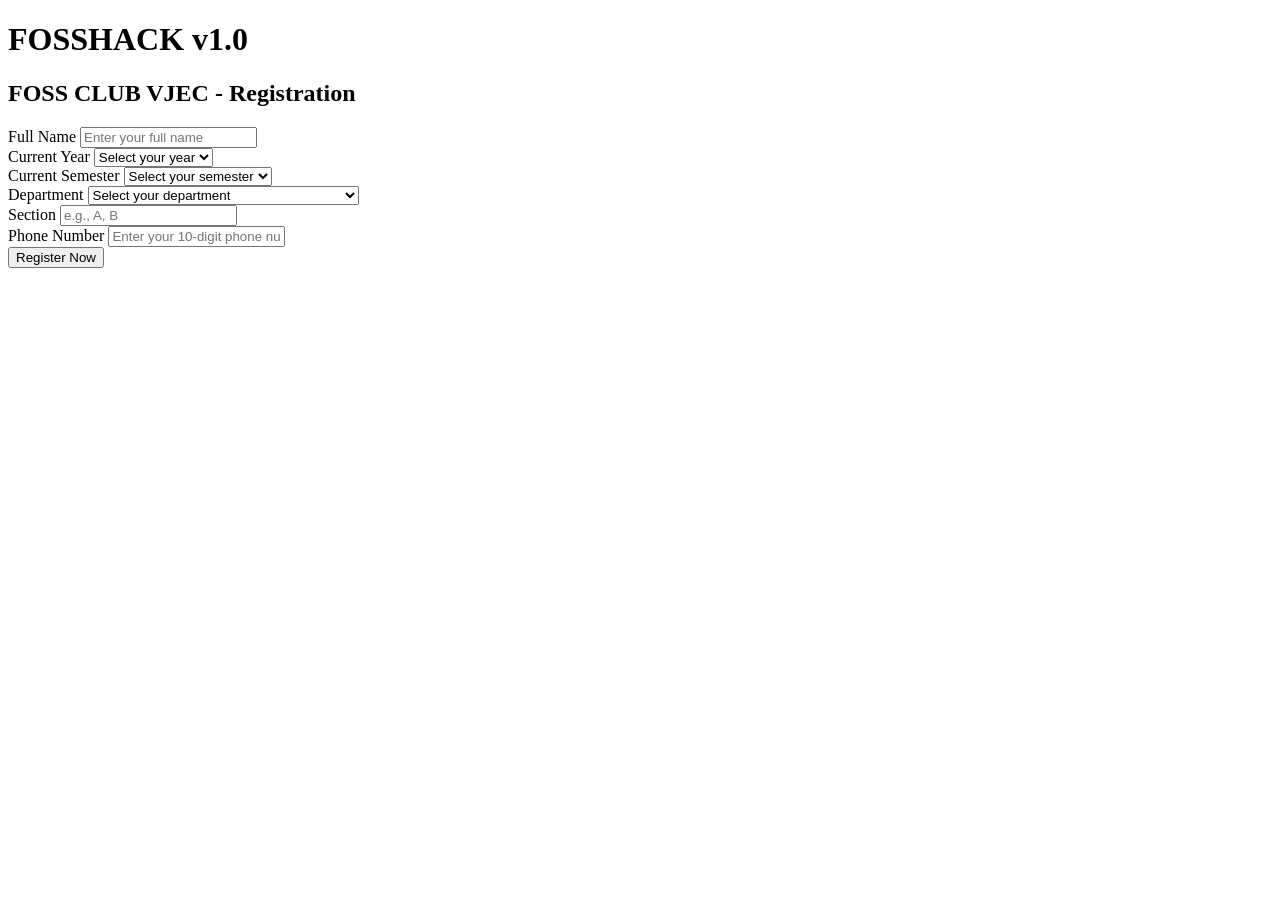
==== templates/index.html @ 0ec4e77c "Add files via upload" ====
<!DOCTYPE html>
<html lang="en">
<head>
    <meta charset="UTF-8">
    <meta name="viewport" content="width=device-width, initial-scale=1.0">
    <title>FOSSHACK v1.0 Registration</title>
    <link rel="stylesheet" href="{{ url_for('static', filename='style.css') }}">
    <link href="https://fonts.googleapis.com/css2?family=Poppins:wght@400;600&display=swap" rel="stylesheet">
</head>
<body>
    <div class="container">
        <div class="header">
            <h1>FOSSHACK v1.0</h1>
            <h2>FOSS CLUB VJEC - Registration</h2>
        </div>
        <form action="/submit" method="post" class="registration-form">
            <div class="form-group">
                <label for="name">Full Name</label>
                <input type="text" id="name" name="name" placeholder="Enter your full name" required>
            </div>
            <div class="form-group">
                <label for="year">Current Year</label>
                <select id="year" name="year" required>
                    <option value="" disabled selected>Select your year</option>
                    <option value="1">1st Year</option>
                    <option value="2">2nd Year</option>
                    <option value="3">3rd Year</option>
                    <option value="4">4th Year</option>
                </select>
            </div>
            <div class="form-group">
                <label for="semester">Current Semester</label>
                <select id="semester" name="semester" required>
                    <option value="" disabled selected>Select your semester</option>
                    <option value="S1">S1</option>
                    <option value="S2">S2</option>
                    <option value="S3">S3</option>
                    <option value="S4">S4</option>
                    <option value="S5">S5</option>
                    <option value="S6">S6</option>
                    <option value="S7">S7</option>
                    <option value="S8">S8</option>
                </select>
            </div>
            <div class="form-group">
                <label for="department">Department</label>
                <select id="department" name="department" required>
                    <option value="" disabled selected>Select your department</option>
                    <option value="CSE">Computer Science & Engineering</option>
                    <option value="ECE">Electronics & Communication Engineering</option>
                    <option value="EEE">Electrical & Electronics Engineering</option>
                    <option value="ME">Mechanical Engineering</option>
                    <option value="CE">Civil Engineering</option>
                </select>
            </div>
            <div class="form-group">
                <label for="section">Section</label>
                <input type="text" id="section" name="section" placeholder="e.g., A, B" required>
            </div>
            <div class="form-group">
                <label for="phone">Phone Number</label>
                <input type="tel" id="phone" name="phone" placeholder="Enter your 10-digit phone number" pattern="[0-9]{10}" required>
            </div>
            <button type="submit" class="submit-btn">Register Now</button>
        </form>
    </div>
</body>
</html>
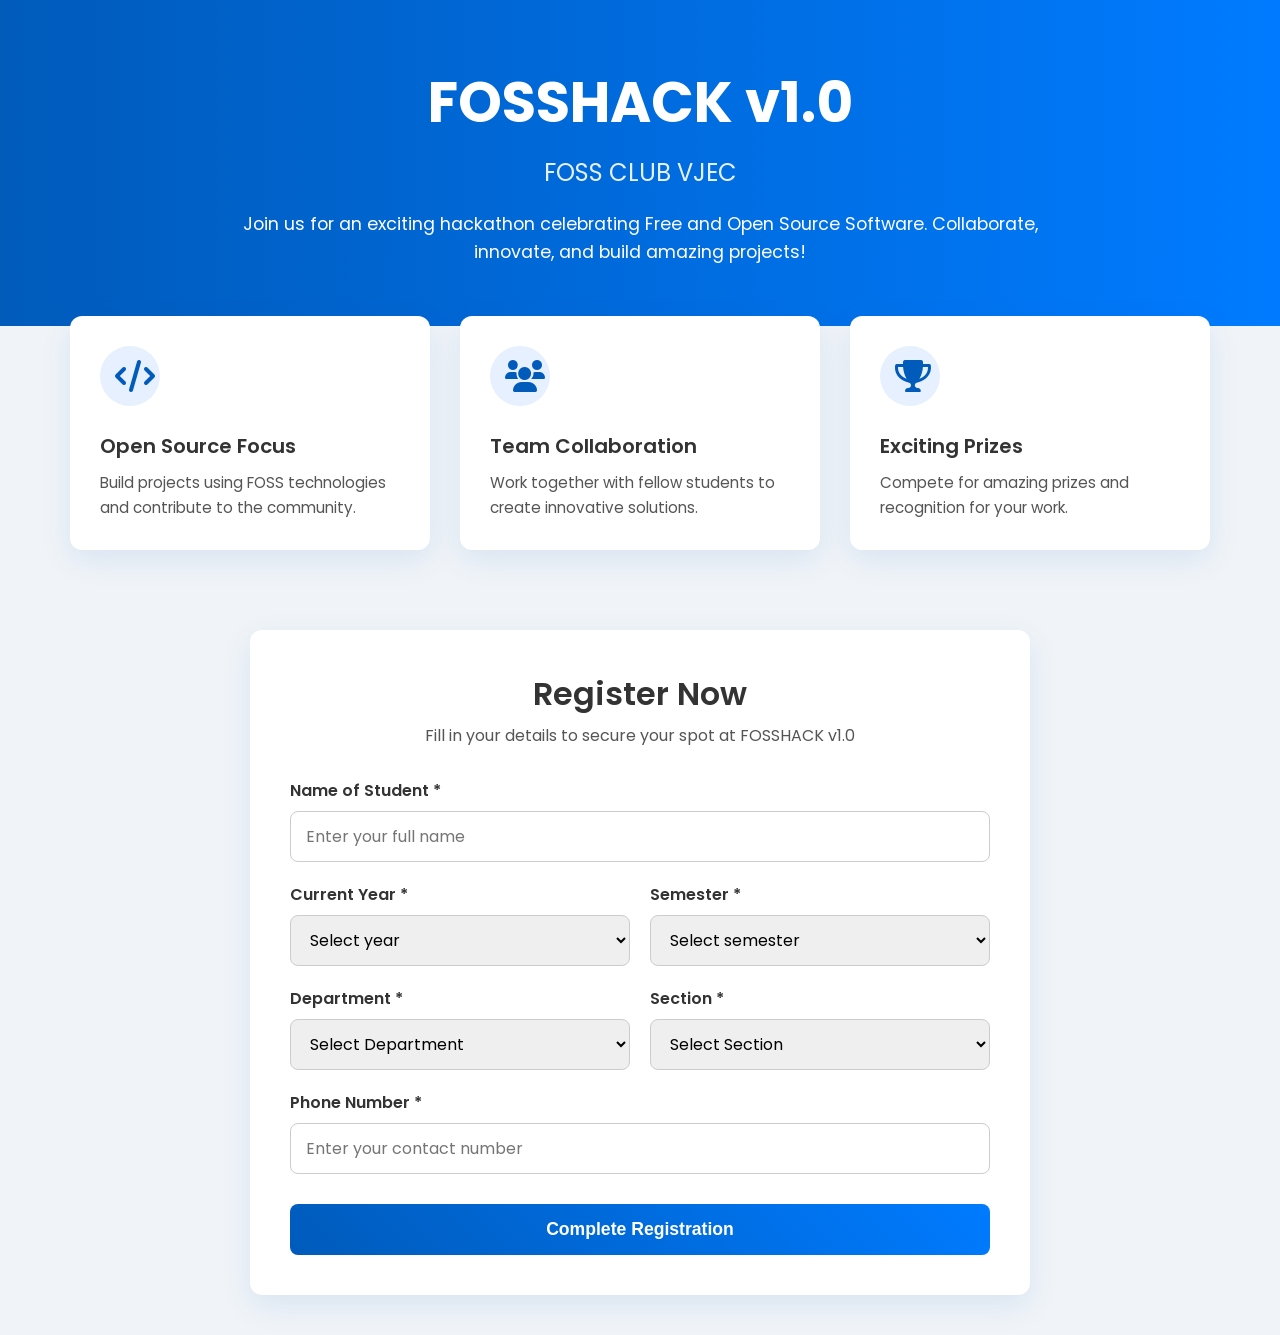
==== commit 99f6cf16: "Update index.html" ====
--- a/templates/index.html
+++ b/templates/index.html
@@ -4,65 +4,313 @@
     <meta charset="UTF-8">
     <meta name="viewport" content="width=device-width, initial-scale=1.0">
     <title>FOSSHACK v1.0 Registration</title>
-    <link rel="stylesheet" href="{{ url_for('static', filename='style.css') }}">
-    <link href="https://fonts.googleapis.com/css2?family=Poppins:wght@400;600&display=swap" rel="stylesheet">
+    
+    <!-- Google Fonts: Poppins -->
+    <link rel="preconnect" href="https://fonts.googleapis.com">
+    <link rel="preconnect" href="https://fonts.gstatic.com" crossorigin>
+    <link href="https://fonts.googleapis.com/css2?family=Poppins:wght@400;600;700&display=swap" rel="stylesheet">
+    
+    <!-- Font Awesome for Icons -->
+    <link rel="stylesheet" href="https://cdnjs.cloudflare.com/ajax/libs/font-awesome/6.0.0-beta3/css/all.min.css">
+    
+    <style>
+        /* General Body Styles */
+        body {
+            font-family: 'Poppins', sans-serif;
+            background-color: #f0f4f8;
+            margin: 0;
+            color: #333;
+        }
+
+        .page-wrapper {
+            width: 100%;
+        }
+
+        /* 1. Main Header (Blue Section) */
+        .main-header {
+            background: linear-gradient(90deg, #005bbb, #007bff);
+            color: #ffffff;
+            text-align: center;
+            padding: 60px 20px;
+        }
+
+        .main-header h1 {
+            font-size: 3.5em;
+            font-weight: 700;
+            margin: 0;
+        }
+
+        .main-header h2 {
+            font-size: 1.5em;
+            font-weight: 400;
+            margin: 10px 0 20px 0;
+            opacity: 0.9;
+        }
+
+        .main-header p {
+            font-size: 1.1em;
+            line-height: 1.6;
+            max-width: 800px;
+            margin: 0 auto;
+        }
+
+        /* 2. Features Section */
+        .features-section {
+            display: flex;
+            justify-content: center;
+            flex-wrap: wrap; /* Added for responsiveness */
+            gap: 30px;
+            padding: 40px 20px;
+            margin-top: -50px; /* Pulls the cards up slightly over the header */
+            position: relative;
+            z-index: 10;
+        }
+
+        .feature-card {
+            background-color: #ffffff;
+            padding: 30px;
+            border-radius: 12px;
+            box-shadow: 0 10px 30px rgba(0, 91, 187, 0.1);
+            width: 100%;
+            max-width: 300px;
+            text-align: left;
+            display: flex;
+            flex-direction: column;
+            align-items: flex-start;
+        }
+
+        .feature-card i {
+            font-size: 2em;
+            color: #005bbb;
+            margin-bottom: 15px;
+            /* Styling for icon background */
+            background-color: #e6f0ff;
+            padding: 15px;
+            border-radius: 50%;
+            width: 30px;
+            height: 30px;
+            text-align: center;
+            line-height: 30px;
+        }
+
+        .feature-card h3 {
+            font-size: 1.25em;
+            font-weight: 600;
+            margin: 10px 0;
+        }
+
+        .feature-card p {
+            font-size: 0.95em;
+            color: #555;
+            line-height: 1.6;
+            margin: 0;
+        }
+
+        /* 3. Registration Form Section */
+        .registration-section {
+            padding: 40px 20px;
+            display: flex;
+            justify-content: center;
+        }
+
+        .form-container {
+            background-color: #ffffff;
+            padding: 40px;
+            border-radius: 12px;
+            box-shadow: 0 10px 30px rgba(0, 91, 187, 0.1);
+            width: 100%;
+            max-width: 700px; /* Adjusted width */
+        }
+
+        .form-header {
+            text-align: center;
+            margin-bottom: 30px;
+        }
+
+        .form-header h2 {
+            color: #333; /* Darker color for contrast */
+            font-size: 2em;
+            font-weight: 600;
+            margin: 0;
+        }
+
+        .form-header p {
+            color: #555;
+            margin-top: 5px;
+        }
+
+        /* Form Styling */
+        .form-row {
+            display: flex;
+            gap: 20px;
+            flex-wrap: wrap; /* For responsiveness */
+        }
+
+        .form-group {
+            margin-bottom: 20px;
+            text-align: left;
+            flex: 1; /* Makes groups in a row take up equal space */
+            min-width: 200px; /* Minimum width for responsiveness */
+        }
+
+        .form-group label {
+            display: block;
+            font-weight: 600;
+            margin-bottom: 8px;
+            color: #333;
+        }
+
+        .form-group input,
+        .form-group select {
+            width: 100%;
+            padding: 12px 15px;
+            border: 1px solid #ccc;
+            border-radius: 8px;
+            font-size: 1em;
+            font-family: 'Poppins', sans-serif;
+            box-sizing: border-box;
+            transition: border-color 0.3s, box-shadow 0.3s;
+        }
+
+        .form-group input:focus,
+        .form-group select:focus {
+            outline: none;
+            border-color: #005bbb;
+            box-shadow: 0 0 8px rgba(0, 91, 187, 0.2);
+        }
+
+        /* Submit Button */
+        .submit-btn {
+            width: 100%;
+            padding: 15px;
+            background: linear-gradient(45deg, #005bbb, #007bff);
+            color: #ffffff;
+            border: none;
+            border-radius: 8px;
+            font-size: 1.1em;
+            font-weight: 600;
+            cursor: pointer;
+            transition: background 0.3s, transform 0.2s;
+            margin-top: 10px;
+        }
+
+        .submit-btn:hover {
+            background: linear-gradient(45deg, #004a99, #006fe6);
+            transform: translateY(-2px);
+        }
+    </style>
 </head>
 <body>
-    <div class="container">
-        <div class="header">
+    <div class="page-wrapper">
+        <!-- Main Header -->
+        <header class="main-header">
             <h1>FOSSHACK v1.0</h1>
-            <h2>FOSS CLUB VJEC - Registration</h2>
-        </div>
-        <form action="/submit" method="post" class="registration-form">
-            <div class="form-group">
-                <label for="name">Full Name</label>
-                <input type="text" id="name" name="name" placeholder="Enter your full name" required>
+            <h2>FOSS CLUB VJEC</h2>
+            <p>Join us for an exciting hackathon celebrating Free and Open Source Software. Collaborate, innovate, and build amazing projects!</p>
+        </header>
+
+        <!-- Features Section -->
+        <section class="features-section">
+            <div class="feature-card">
+                <i class="fas fa-code"></i>
+                <h3>Open Source Focus</h3>
+                <p>Build projects using FOSS technologies and contribute to the community.</p>
             </div>
-            <div class="form-group">
-                <label for="year">Current Year</label>
-                <select id="year" name="year" required>
-                    <option value="" disabled selected>Select your year</option>
-                    <option value="1">1st Year</option>
-                    <option value="2">2nd Year</option>
-                    <option value="3">3rd Year</option>
-                    <option value="4">4th Year</option>
-                </select>
+            <div class="feature-card">
+                <i class="fas fa-users"></i>
+                <h3>Team Collaboration</h3>
+                <p>Work together with fellow students to create innovative solutions.</p>
             </div>
-            <div class="form-group">
-                <label for="semester">Current Semester</label>
-                <select id="semester" name="semester" required>
-                    <option value="" disabled selected>Select your semester</option>
-                    <option value="S1">S1</option>
-                    <option value="S2">S2</option>
-                    <option value="S3">S3</option>
-                    <option value="S4">S4</option>
-                    <option value="S5">S5</option>
-                    <option value="S6">S6</option>
-                    <option value="S7">S7</option>
-                    <option value="S8">S8</option>
-                </select>
+            <div class="feature-card">
+                <i class="fas fa-trophy"></i>
+                <h3>Exciting Prizes</h3>
+                <p>Compete for amazing prizes and recognition for your work.</p>
             </div>
-            <div class="form-group">
-                <label for="department">Department</label>
-                <select id="department" name="department" required>
-                    <option value="" disabled selected>Select your department</option>
-                    <option value="CSE">Computer Science & Engineering</option>
-                    <option value="ECE">Electronics & Communication Engineering</option>
-                    <option value="EEE">Electrical & Electronics Engineering</option>
-                    <option value="ME">Mechanical Engineering</option>
-                    <option value="CE">Civil Engineering</option>
-                </select>
+        </section>
+
+        <!-- Registration Form Section -->
+        <section class="registration-section">
+            <div class="form-container">
+                <div class="form-header">
+                    <h2>Register Now</h2>
+                    <p>Fill in your details to secure your spot at FOSSHACK v1.0</p>
+                </div>
+                
+                <form action="#">
+                    <!-- Name (Full Width) -->
+                    <div class="form-group">
+                        <label for="student-name">Name of Student *</label>
+                        <input type="text" id="student-name" name="student-name" placeholder="Enter your full name" required>
+                    </div>
+
+                    <!-- Year and Semester (Side-by-side) -->
+                    <div class="form-row">
+                        <div class="form-group">
+                            <label for="current-year">Current Year *</label>
+                            <select id="current-year" name="current-year" required>
+                                <option value="" disabled selected>Select year</option>
+                                <option value="1">First Year</option>
+                                <option value="2">Second Year</option>
+                                <option value="3">Third Year</option>
+                                <option value="4">Fourth Year</option>
+                            </select>
+                        </div>
+                        <div class="form-group">
+                            <label for="semester">Semester *</label>
+                            <select id="semester" name="semester" required>
+                                <option value="" disabled selected>Select semester</option>
+                                <option value="1">S1</option>
+                                <option value="2">S2</option>
+                                <option value="3">S3</option>
+                                <option value="4">S4</option>
+                                <option value="5">S5</option>
+                                <option value="6">S6</option>
+                                <option value="7">S7</option>
+                                <option value="8">S8</option>
+                            </select>
+                        </div>
+                    </div>
+
+                    <!-- Department and Section (Side-by-side with dropdowns) -->
+                    <div class="form-row">
+                        <div class="form-group">
+                            <label for="department">Department *</label>
+                            <select id="department" name="department" required>
+                                <option value="" disabled selected>Select Department</option>
+                                <option value="1">Computer Science and Engineering</option>
+                                <option value="2">Artificial Intelligence and Data Science</option>
+                                <option value="3">Computer Science and Business System</option>
+                                <option value="4">Computer Science and Design</option>
+                                <option value="5">Mechanical Engineering</option>
+                                <option value="6">Computer Science and Cyber Security</option>
+                                <option value="7">Civil Engineering</option>
+                                <option value="8">Electrical and Electronics Engineering</option>
+                                <option value="9">Electronics and Communication Engineering</option>
+                            </select>
+                        </div>
+                        <div class="form-group">
+                            <label for="section">Section *</label>
+                            <select id="section" name="section" required>
+                                <option value="" disabled selected>Select Section</option>
+                                <option value="A">A</option>
+                                <option value="B">B</option>
+                                <option value="C">C</option>
+                                <option value="D">D</option>
+                            </select>
+                        </div>
+                    </div>
+
+                    <!-- Phone Number (Full Width) -->
+                    <div class="form-group">
+                        <label for="phone-number">Phone Number *</label>
+                        <input type="tel" id="phone-number" name="phone-number" placeholder="Enter your contact number" required>
+                    </div>
+
+                    <!-- Submit Button -->
+                    <button type="submit" class="submit-btn">Complete Registration</button>
+                </form>
             </div>
-            <div class="form-group">
-                <label for="section">Section</label>
-                <input type="text" id="section" name="section" placeholder="e.g., A, B" required>
-            </div>
-            <div class="form-group">
-                <label for="phone">Phone Number</label>
-                <input type="tel" id="phone" name="phone" placeholder="Enter your 10-digit phone number" pattern="[0-9]{10}" required>
-            </div>
-            <button type="submit" class="submit-btn">Register Now</button>
-        </form>
+        </section>
     </div>
 </body>
-</html>+</html>
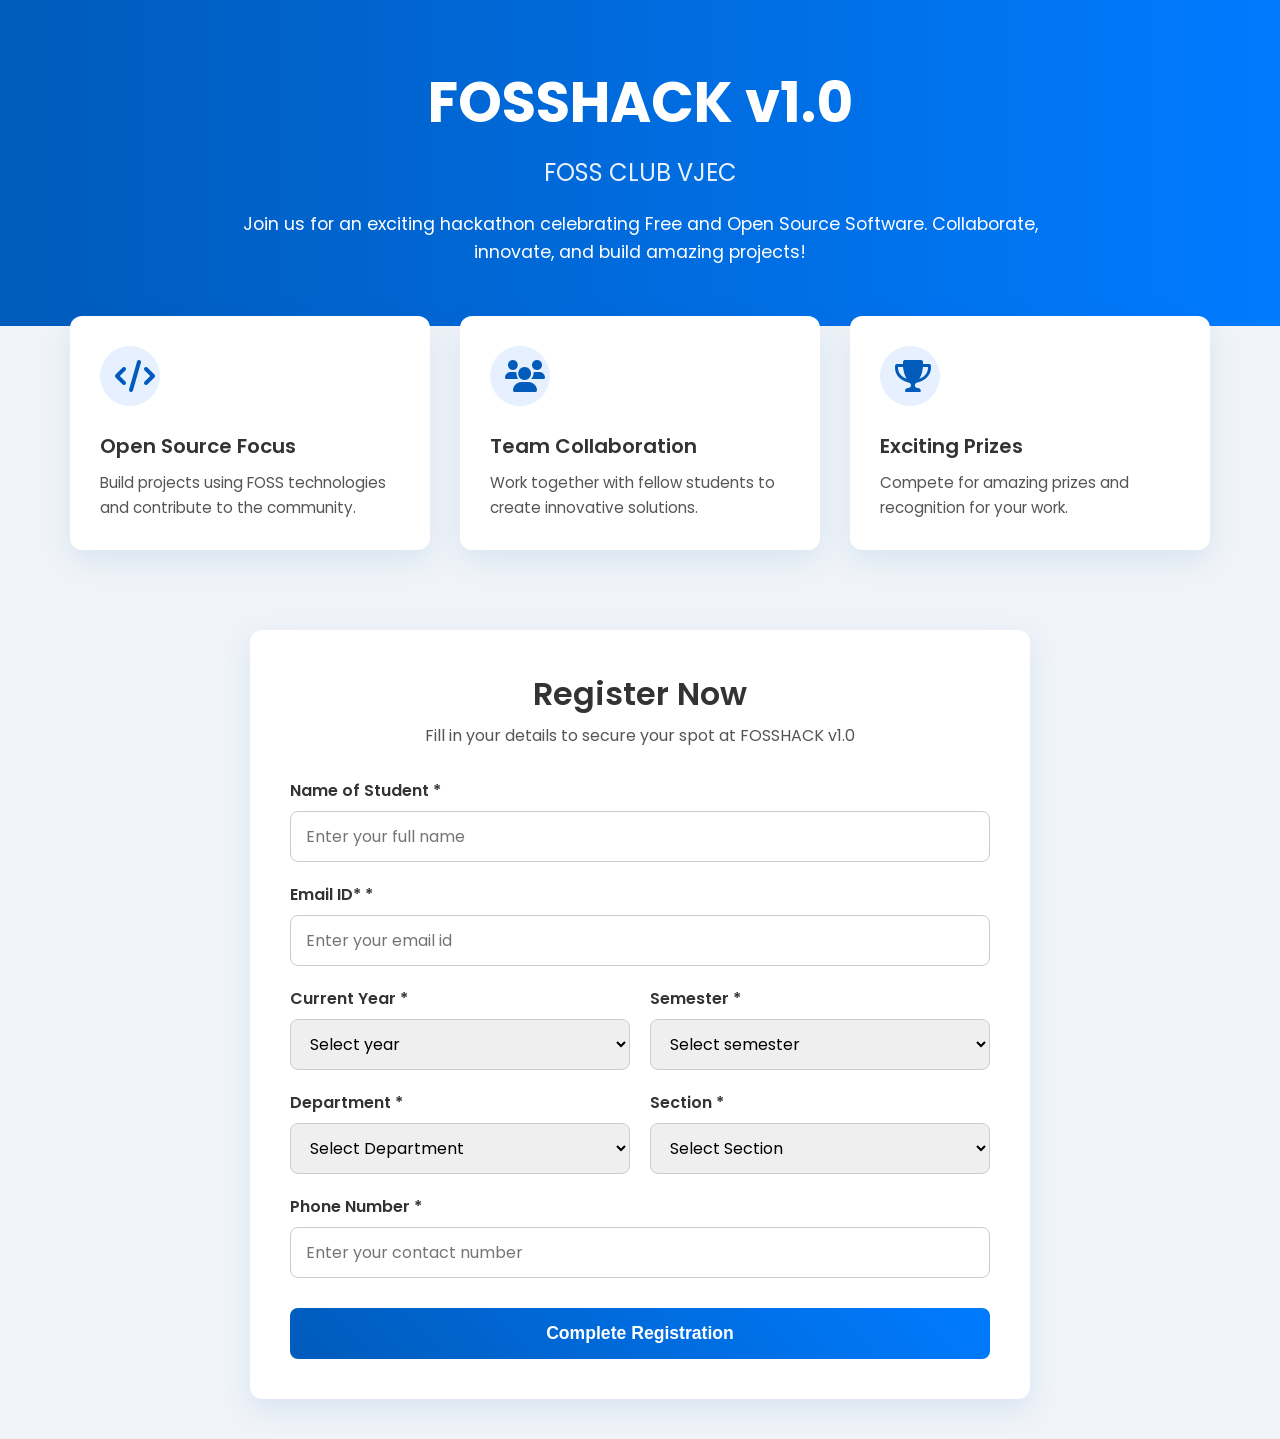
==== commit 5661049c: "Update index.html" ====
--- a/templates/index.html
+++ b/templates/index.html
@@ -236,18 +236,21 @@
                     <p>Fill in your details to secure your spot at FOSSHACK v1.0</p>
                 </div>
                 
-                <form action="#">
-                    <!-- Name (Full Width) -->
+                <form action="/submit" method="POST">
                     <div class="form-group">
                         <label for="student-name">Name of Student *</label>
-                        <input type="text" id="student-name" name="student-name" placeholder="Enter your full name" required>
-                    </div>
-
-                    <!-- Year and Semester (Side-by-side) -->
+                        <input type="text" id="student-name" name="name" placeholder="Enter your full name" required>
+                    </div>
+
+                      <div class="form-group">
+                        <label for="student-name">Email ID* *</label>
+                        <input type="text" id="student-email" name="email" placeholder="Enter your email id" required>
+                    </div>
+
                     <div class="form-row">
                         <div class="form-group">
                             <label for="current-year">Current Year *</label>
-                            <select id="current-year" name="current-year" required>
+                            <select id="current-year" name="year" required>
                                 <option value="" disabled selected>Select year</option>
                                 <option value="1">First Year</option>
                                 <option value="2">Second Year</option>
@@ -271,21 +274,20 @@
                         </div>
                     </div>
 
-                    <!-- Department and Section (Side-by-side with dropdowns) -->
                     <div class="form-row">
                         <div class="form-group">
                             <label for="department">Department *</label>
                             <select id="department" name="department" required>
                                 <option value="" disabled selected>Select Department</option>
-                                <option value="1">Computer Science and Engineering</option>
-                                <option value="2">Artificial Intelligence and Data Science</option>
-                                <option value="3">Computer Science and Business System</option>
-                                <option value="4">Computer Science and Design</option>
-                                <option value="5">Mechanical Engineering</option>
-                                <option value="6">Computer Science and Cyber Security</option>
-                                <option value="7">Civil Engineering</option>
-                                <option value="8">Electrical and Electronics Engineering</option>
-                                <option value="9">Electronics and Communication Engineering</option>
+                                <option value="Computer Science and Engineering">Computer Science and Engineering</option>
+                                <option value="Artificial Intelligence and Data Science">Artificial Intelligence and Data Science</option>
+                                <option value="Computer Science and Business System">Computer Science and Business System</option>
+                                <option value="Computer Science and Design">Computer Science and Design</option>
+                                <option value="Mechanical Engineering">Mechanical Engineering</option>
+                                <option value="Computer Science and Cyber Security">Computer Science and Cyber Security</option>
+                                <option value="Civil Engineering">Civil Engineering</option>
+                                <option value="Electrical and Electronics Engineering">Electrical and Electronics Engineering</option>
+                                <option value="Electronics and Communication Engineering">Electronics and Communication Engineering</option>
                             </select>
                         </div>
                         <div class="form-group">
@@ -300,13 +302,11 @@
                         </div>
                     </div>
 
-                    <!-- Phone Number (Full Width) -->
                     <div class="form-group">
                         <label for="phone-number">Phone Number *</label>
-                        <input type="tel" id="phone-number" name="phone-number" placeholder="Enter your contact number" required>
-                    </div>
-
-                    <!-- Submit Button -->
+                        <input type="tel" id="phone-number" name="phone" placeholder="Enter your contact number" required>
+                    </div>
+
                     <button type="submit" class="submit-btn">Complete Registration</button>
                 </form>
             </div>
@@ -314,3 +314,6 @@
     </div>
 </body>
 </html>
+
+
+
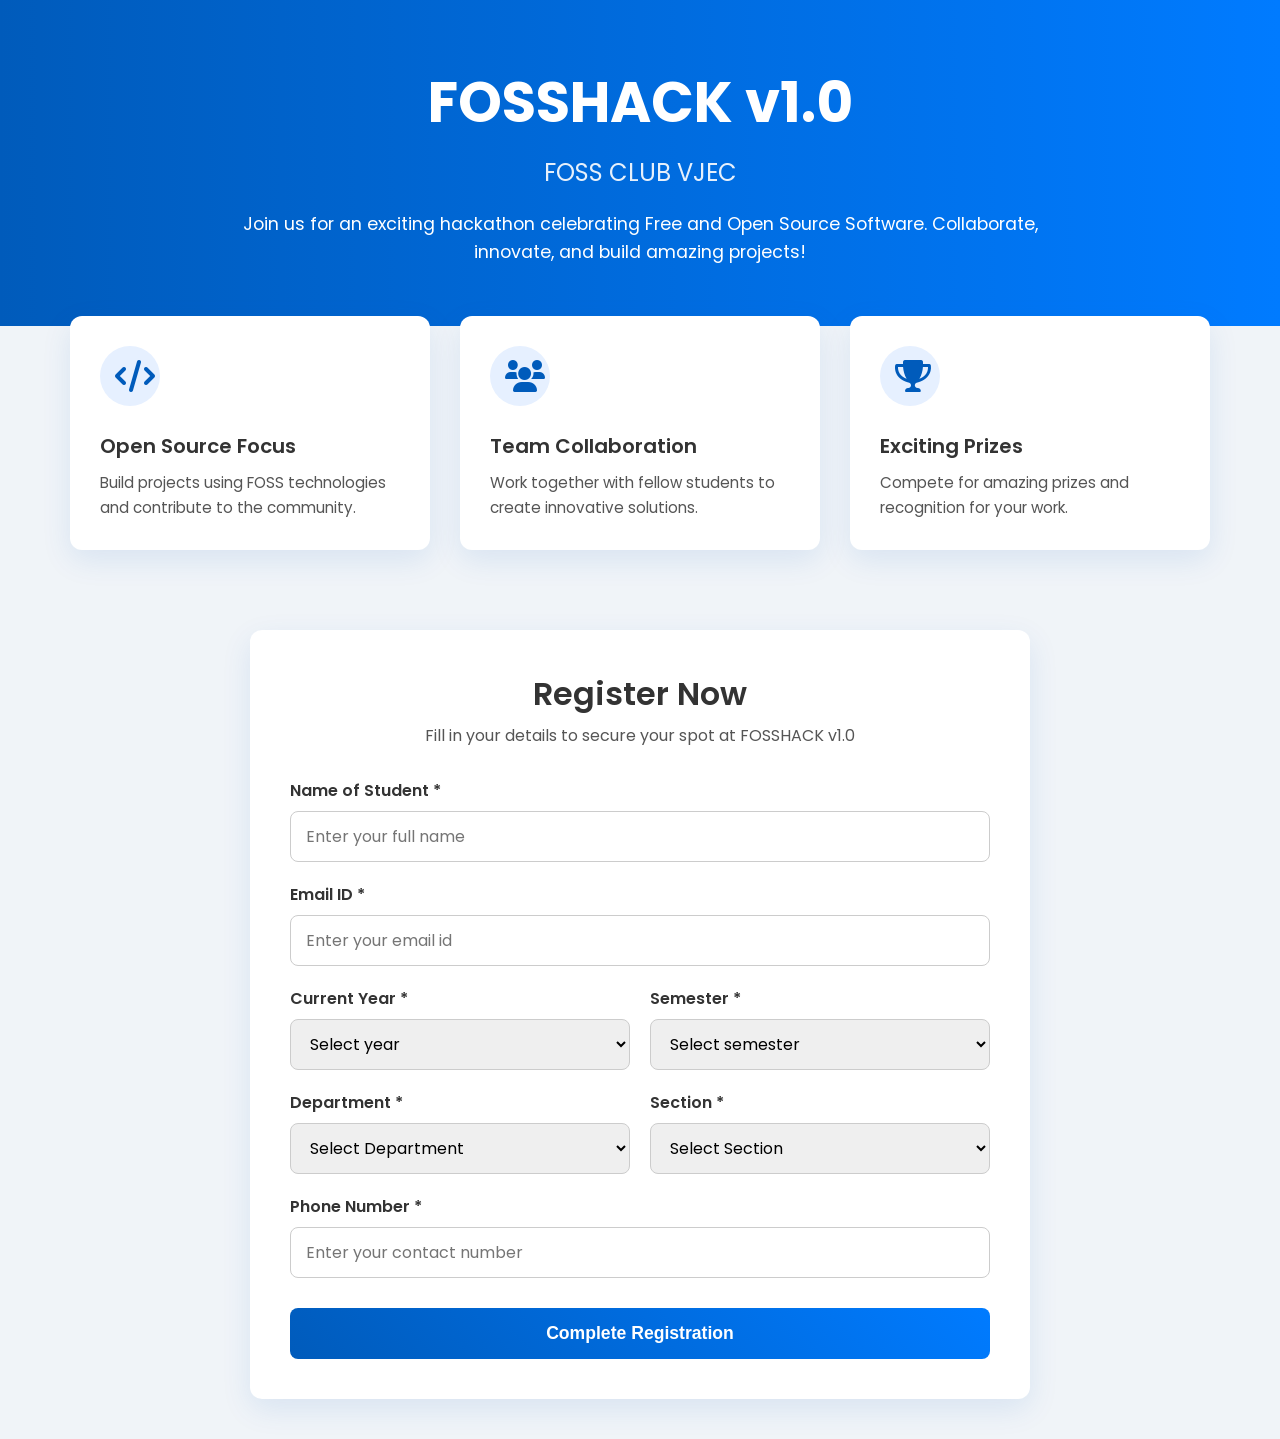
==== commit 3d0e1898: "Update index.html" ====
--- a/templates/index.html
+++ b/templates/index.html
@@ -243,7 +243,7 @@
                     </div>
 
                       <div class="form-group">
-                        <label for="student-name">Email ID* *</label>
+                        <label for="student-name">Email ID *</label>
                         <input type="text" id="student-email" name="email" placeholder="Enter your email id" required>
                     </div>
 
@@ -317,3 +317,4 @@
 
 
 
+
